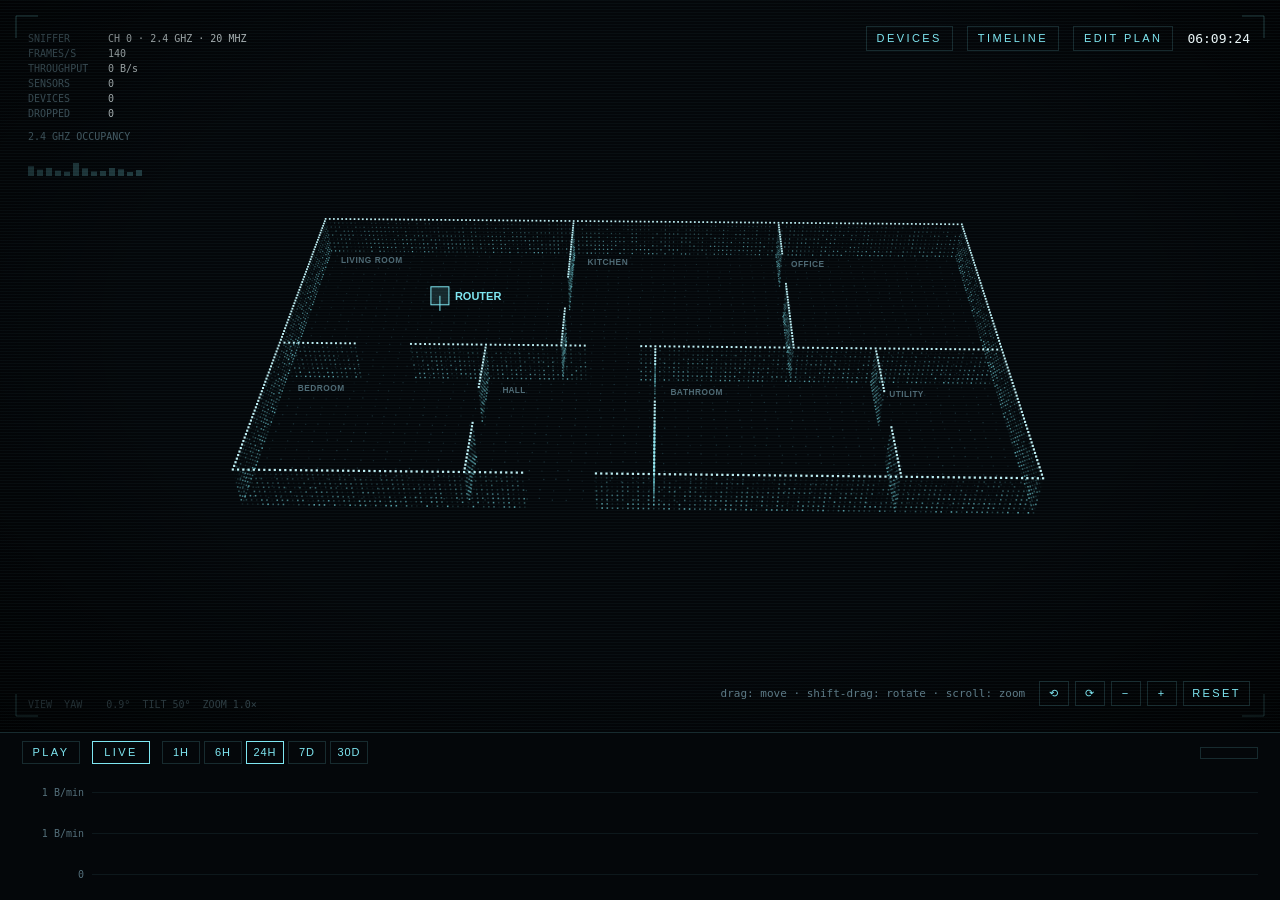
==== crates/collector/ui/index.html @ 9306cc33 "Edit plan: the steps as a toolbar across the top, the panel showing only what the tool needs, its ed" ====
<!doctype html>
<html lang="en">
<head>
<meta charset="utf-8">
<meta name="viewport" content="width=device-width, initial-scale=1">
<title>chatter</title>
<!--
  The monitoring page (docs/monitoring.md). The collector serves it with
  style.css and the scripts, ES modules from main.js on; they load the data
  from /v1/overview, /v1/timeline and /v1/plan, and save the plan there.
-->
<link rel="stylesheet" href="style.css">
</head>
<body>
<div class="app">
	<main class="map">
		<header class="top">
			<span id="sensor-pills"></span>
			<button class="top-btn" id="devices-btn" aria-expanded="false" aria-controls="side">Devices</button>
			<button class="top-btn" id="events-btn" aria-expanded="false" aria-controls="side">Timeline</button>
			<button class="top-btn" id="edit-btn">Edit plan</button>
			<div class="clock" id="clock">--:--:--</div>
		</header>
		<canvas id="plan" tabindex="0" aria-label="Floor plan with devices and their traffic. Drag to move, shift-drag to rotate, scroll to zoom; or the arrow keys, + and -. Use the device list to pick one."></canvas>
		<div class="view-ctl">
			<span class="hint">drag: move · shift-drag: rotate · scroll: zoom</span>
			<button class="top-btn" id="rot-left" aria-label="Rotate left">⟲</button>
			<button class="top-btn" id="rot-right" aria-label="Rotate right">⟳</button>
			<button class="top-btn" id="zoom-out" aria-label="Zoom out">−</button>
			<button class="top-btn" id="zoom-in" aria-label="Zoom in">+</button>
			<button class="top-btn" id="view-reset">Reset</button>
		</div>
		<div class="editor" id="editor" hidden>
			<ol class="edit-steps" id="edit-steps" aria-label="Steps">
				<li data-step="image" title="Load the floor plan">
					<button class="tl-btn" id="underlay-load">Image</button>
					<button class="tl-btn" id="underlay-show" aria-pressed="true" disabled>Show</button>
					<button class="tl-btn" id="underlay-remove" disabled>Remove</button>
				</li>
				<li data-step="scale" title="Measure a wall">
					<button class="tl-btn" data-tool="scale" aria-pressed="false" disabled>Scale</button>
				</li>
				<li data-step="turn" title="Turn it">
					<button class="tl-btn" id="turn-left" disabled title="A quarter turn anticlockwise">Left</button>
					<button class="tl-btn" id="turn-right" disabled title="A quarter turn clockwise">Right</button>
				</li>
				<li data-step="rooms" title="Trace the rooms">
					<button class="tl-btn" data-tool="box" aria-pressed="true">Box</button>
					<button class="tl-btn" data-tool="lines" aria-pressed="false">Lines</button>
					<button class="tl-btn" data-tool="door" aria-pressed="false">Doors</button>
				</li>
				<li data-step="place" title="Place things">
					<button class="tl-btn" data-tool="place" aria-pressed="false">Place</button>
				</li>
				<li data-step="save" title="Name them and save">
					<button class="tl-btn" id="edit-cancel">Cancel</button>
					<button class="tl-btn" id="edit-save">Save</button>
				</li>
			</ol>
			<canvas id="edit-plan" tabindex="0" aria-label="The floor plan from above, for drawing rooms. The panel beside it says how."></canvas>
			<div class="edit-handle" id="edit-handle" role="separator" aria-orientation="vertical" aria-label="Panel width: drag, or the arrow keys; double-click for the usual width" tabindex="0"></div>
			<aside class="edit-side" aria-label="Edit plan">
				<p id="edit-status" role="status"></p>
				<div class="edit-guide" id="edit-guide"></div>
				<input type="file" id="underlay-file" accept="image/png,image/jpeg,image/webp" hidden>
				<section class="edit-things" id="edit-things" hidden aria-label="Things to place">
					<h2 class="eyebrow">Things</h2>
					<div class="thing-detail" id="thing-detail"></div>
					<input class="edit-filter" id="things-filter" type="search" placeholder="Find: name, vendor, IP or MAC" aria-label="Find a thing">
					<ul class="edit-list" id="things-list"></ul>
					<datalist id="carriers"></datalist>
				</section>
				<section class="edit-rooms-part" id="edit-rooms-part" aria-label="Rooms">
					<h2 class="eyebrow">Rooms</h2>
					<ul class="edit-rooms" id="edit-rooms"></ul>
				</section>
				<details class="edit-keys">
					<summary class="eyebrow">Keys</summary>
					<dl class="edit-help" id="edit-help"></dl>
				</details>
			</aside>
		</div>
	</main>

	<section class="timeline" aria-label="Traffic over the last 24 hours">
		<div class="tl-head">
			<button class="tl-btn" id="play">Play</button>
			<button class="tl-btn" id="live" aria-pressed="true">Live</button>
			<span class="ranges" id="ranges"></span>
			<button class="tl-btn" id="zoom-out-tl" hidden title="back to the whole range (double-click, Esc)">Zoom out</button>
			<span id="tl-at"></span>
			<button class="tl-btn peak" id="peak"></button>
		</div>
		<canvas id="heat" tabindex="0" aria-label="The network's traffic over the chosen range. Drag, or use the arrow keys, to replay a moment on the plan; shift-drag to zoom in."></canvas>
	</section>

	<aside class="side" id="side" aria-label="Device details"></aside>

</div>

<script type="module" src="main.js"></script>
</body>
</html>
---- crates/collector/ui/style.css ----
:root {
	--void: #04070a;
	--grid: #10202a;
	--signal: #7fe7f2;
	--phosphor: #e8f4f6;
	--heat: #ff3b3b;
	--muted: #5c7a86;
	--panel: rgba(6, 14, 19, 0.9);
	--line: rgba(127, 231, 242, 0.16);

	--display: "Avenir Next Condensed", "DIN Alternate", "Roboto Condensed", "Arial Narrow", sans-serif;
	--mono: ui-monospace, "SF Mono", Menlo, Consolas, monospace;
	--body: system-ui, -apple-system, "Segoe UI", sans-serif;
}

* { box-sizing: border-box; }

html, body {
	margin: 0;
	height: 100%;
	background: var(--void);
	color: var(--phosphor);
	font: 14px/1.45 var(--body);
}

.app {
	display: grid;
	grid-template-columns: 1fr;
	grid-template-rows: 1fr auto;
	grid-template-areas: "map" "loop";
	height: 100vh;
}

/* --- buttons and clock, in the plan's top right ---------------------- */
.top {
	position: absolute;
	top: 26px;
	right: 30px;
	z-index: 2;
	display: flex;
	align-items: center;
	gap: 14px;
}
.top-btn {
	all: unset;
	cursor: pointer;
	font: 11px/1 var(--display);
	letter-spacing: 0.22em;
	text-transform: uppercase;
	color: var(--signal);
	padding: 6px 10px;
	border: 1px solid var(--line);
}
.top-btn:hover, .top-btn[aria-expanded="true"] { border-color: var(--signal); }
.top-btn:focus-visible { outline: 1px solid var(--signal); outline-offset: 2px; }
/* a sensor's heartbeat: live, late or silent */
#sensor-pills { display: contents; }
.sensor-pill { display: inline-flex; align-items: center; gap: 7px; letter-spacing: 0.12em; }
.sensor-pill .ago { font: 11px/1 var(--mono); letter-spacing: 0; text-transform: none; color: var(--muted); }
.dot { display: inline-block; width: 7px; height: 7px; border-radius: 50%; background: var(--muted); }
.dot.live { background: var(--signal); box-shadow: 0 0 6px var(--signal); animation: beat 2s ease-in-out infinite; }
.dot.late { background: #f2c14e; }
.dot.silent { background: var(--heat); }
@keyframes beat { 0%, 100% { opacity: 1; } 50% { opacity: 0.35; } }
@media (prefers-reduced-motion: reduce) { .dot.live { animation: none; } }
.badge { margin-left: 6px; padding: 1px 5px; background: var(--heat); color: var(--void); letter-spacing: 0; }
.clock { font: 13px/1 var(--mono); color: var(--phosphor); font-variant-numeric: tabular-nums; }

/* --- the plan ------------------------------------------------------ */
.map { grid-area: map; position: relative; min-height: 0; overflow: hidden; }
canvas#plan { display: block; width: 100%; height: 100%; cursor: crosshair; touch-action: none; }
canvas#plan.dragging { cursor: grabbing; }
/* zoom and rotate, in the plan's bottom right */
.view-ctl {
	position: absolute;
	right: 30px;
	bottom: 26px;
	z-index: 2;
	display: flex;
	align-items: center;
	gap: 6px;
}
.view-ctl .top-btn { min-width: 12px; text-align: center; padding: 6px 8px; }
.view-ctl .hint { font: 11px/1 var(--mono); color: var(--muted); margin-right: 8px; }
canvas#plan:focus-visible { outline: 1px solid var(--signal); outline-offset: -1px; }
/* drawing rooms: over the plan, straight from above (edit.js) */
.app.editing { grid-template-rows: 1fr; }
.app.editing .timeline { display: none; }
.editor { position: absolute; inset: 0; z-index: 6; display: grid; grid-template-columns: minmax(0, 1fr) 7px min(var(--edit-side-w, 340px), 60%); grid-template-rows: auto minmax(0, 1fr); background: var(--void); }
.editor[hidden] { display: none; }
canvas#edit-plan { display: block; width: 100%; height: 100%; min-width: 0; cursor: crosshair; touch-action: none; }
canvas#edit-plan:focus-visible { outline: 1px solid var(--signal); outline-offset: -1px; }
/* the steps, a bar across the top: each a number, done or next, and its buttons */
.edit-steps { grid-column: 1 / -1; list-style: none; margin: 0; padding: 12px 22px; display: flex; flex-wrap: wrap; align-items: center; gap: 10px 26px; border-bottom: 1px solid var(--line); background: var(--panel); counter-reset: step; }
.edit-steps li { counter-increment: step; display: flex; align-items: center; gap: 6px; }
.edit-steps li::before { content: counter(step); flex: none; width: 20px; height: 20px; margin-right: 4px; border: 1px solid var(--line); border-radius: 50%; font: 11px/20px var(--mono); text-align: center; color: var(--muted); }
.edit-steps li.done::before { content: "✓"; color: var(--signal); border-color: var(--signal); }
.edit-steps li.now::before { content: counter(step); background: var(--signal); border-color: var(--signal); color: var(--void); }
.edit-steps li[data-step="save"] { margin-left: auto; }
.edit-steps .tl-btn { padding: 8px 12px; font-size: 12px; }
.edit-steps .tl-btn:disabled { opacity: 0.4; cursor: default; border-color: var(--line); }
/* drag it to widen the panel */
.edit-handle { cursor: col-resize; touch-action: none; background: linear-gradient(var(--line), var(--line)) center / 1px 100% no-repeat; }
.edit-handle:hover, .edit-handle:focus-visible, .edit-handle.dragging { background-image: linear-gradient(var(--signal), var(--signal)); outline: none; }
.edit-side { display: flex; flex-direction: column; gap: 12px; min-height: 0; padding: 18px 22px; background: var(--panel); overflow-y: auto; }
.edit-side .eyebrow { margin: 6px 0 0; }
.edit-guide { display: flex; flex-direction: column; gap: 10px; }
.edit-guide .next { padding: 8px 10px; border: 1px solid var(--signal); background: rgba(127, 231, 242, 0.04); }
.edit-guide b { font-weight: 500; }
.edit-guide p { margin: 2px 0 0; font-size: 13px; line-height: 1.4; color: var(--muted); }
.edit-guide .next p { color: var(--phosphor); }
.edit-keys { margin-top: auto; }
.edit-keys summary { cursor: pointer; list-style: none; }
.edit-keys summary::-webkit-details-marker { display: none; }
.edit-keys summary::before { content: "▸"; letter-spacing: 0; }
.edit-keys[open] summary::before { content: "▾"; }
.edit-keys summary:focus-visible { outline: 1px solid var(--signal); outline-offset: 2px; }
.edit-keys .edit-help { margin-top: 10px; }
.edit-things[hidden] { display: none; }
.edit-things { display: flex; flex-direction: column; gap: 8px; flex: 1 0 auto; min-height: 0; }
.edit-filter, .thing-detail input { font: 14px/1 var(--body); color: var(--phosphor); background: transparent; border: 1px solid var(--line); padding: 8px 9px; min-width: 0; }
.edit-filter:focus, .thing-detail input:focus { border-color: var(--signal); outline: none; }
.edit-list { list-style: none; margin: 0; padding: 0; flex: 1 1 0; min-height: 180px; overflow-y: auto; border: 1px solid var(--line); }
.edit-list button { all: unset; box-sizing: border-box; cursor: pointer; display: grid; grid-template-columns: 1fr auto; gap: 1px 8px; width: 100%; padding: 6px 9px; font-size: 13px; color: var(--phosphor); }
.edit-list button:hover, .edit-list button:focus-visible { background: rgba(127, 231, 242, 0.06); }
.edit-list button[aria-pressed="true"] { background: rgba(127, 231, 242, 0.14); }
.edit-list small { grid-column: 1; font: 11px/1.3 var(--mono); color: var(--muted); overflow: hidden; text-overflow: ellipsis; white-space: nowrap; }
.edit-list .state { grid-column: 2; grid-row: 1 / span 2; align-self: center; font: 11px/1 var(--mono); color: var(--muted); }
.edit-list .state.placed { color: var(--signal); }
.edit-list .state.carried { color: #f2c14e; }
.thing-detail { font-size: 13px; line-height: 1.4; color: var(--phosphor); }
.thing-detail:empty { display: none; }
.thing-detail p { margin: 0 0 8px; }
.thing-detail small { display: block; font: 11px/1.4 var(--mono); color: var(--muted); margin-bottom: 6px; word-break: break-all; }
.thing-detail .row { display: flex; gap: 6px; margin-bottom: 6px; }
.thing-detail .row input { flex: 1; }
.thing-detail .tl-btn { text-align: center; padding: 8px 10px; font-size: 11px; }
.place-btn { margin-top: 8px; }
.rename { display: flex; gap: 6px; margin-top: 8px; }
.rename input { flex: 1; min-width: 0; font: 14px/1 var(--body); color: var(--phosphor); background: transparent; border: 1px solid var(--line); padding: 8px 9px; }
.rename input:focus { border-color: var(--signal); outline: none; }
.edit-help { display: grid; grid-template-columns: minmax(0, 42%) 1fr; gap: 7px 12px; margin: 0; font-size: 14px; line-height: 1.35; }
.edit-help dt { font: 13px/1.35 var(--mono); color: var(--signal); }
.edit-help dd { margin: 0; color: var(--phosphor); }
.edit-rooms { list-style: none; margin: 0; padding: 0; display: flex; flex-direction: column; gap: 6px; color: var(--muted); }
.edit-rooms li { display: flex; gap: 6px; }
.edit-rooms input { flex: 1; min-width: 0; font: 14px/1 var(--body); color: var(--phosphor); background: transparent; border: 1px solid var(--line); padding: 8px 9px; }
.edit-rooms input:hover, .edit-rooms input:focus { border-color: var(--signal); outline: none; }
.edit-rooms .del { all: unset; cursor: pointer; width: 34px; text-align: center; font-size: 18px; color: var(--muted); border: 1px solid var(--line); }
.edit-rooms .del:hover, .edit-rooms .del:focus-visible { color: var(--heat); border-color: var(--heat); }
#edit-status { margin: 0; font: 13px/1.4 var(--mono); color: var(--phosphor); }
.edit-rooms-part[hidden] { display: none; }
.edit-rooms-part { display: flex; flex-direction: column; gap: 8px; }
#edit-status:empty { display: none; }
#edit-status.bad { color: var(--heat); }
/* scanlines and a vignette over the plan */
.map::after {
	content: "";
	position: absolute;
	inset: 0;
	pointer-events: none;
	background:
		repeating-linear-gradient(to bottom, rgba(127, 231, 242, 0.035) 0 1px, transparent 1px 3px),
		radial-gradient(ellipse at 50% 45%, transparent 55%, rgba(0, 0, 0, 0.7) 100%);
}

/* --- timeline: the last 24 hours as a heatmap, played like a video --- */
.timeline {
	grid-area: loop;
	padding: 8px 22px 10px;
	border-top: 1px solid var(--line);
}
.tl-head {
	display: flex;
	align-items: center;
	gap: 12px;
	margin-bottom: 6px;
	font: 12px/1 var(--mono);
	color: var(--muted);
	font-variant-numeric: tabular-nums;
}
.tl-head b { color: var(--phosphor); font-weight: 500; }
.tl-btn {
	all: unset;
	cursor: pointer;
	min-width: 38px;
	text-align: center;
	font: 11px/1 var(--display);
	letter-spacing: 0.22em;
	text-transform: uppercase;
	color: var(--signal);
	padding: 5px 9px;
	border: 1px solid var(--line);
}
.tl-btn:hover, .tl-btn[aria-pressed="true"] { border-color: var(--signal); }
.tl-btn:focus-visible { outline: 1px solid var(--signal); outline-offset: 2px; }
.tl-btn.peak { margin-left: auto; font: 12px/1 var(--mono); letter-spacing: 0; text-transform: none; color: var(--phosphor); }
.ranges { display: inline-flex; gap: 4px; }
.tl-btn.range { min-width: 24px; padding: 5px 6px; letter-spacing: 0.08em; }
.tl-btn[hidden] { display: none; }
.beat { display: block; width: 100%; height: 16px; }
.beat-label { display: flex; justify-content: space-between; font: 10px/1 var(--mono); color: var(--muted); margin: 8px 0 4px; }
canvas#heat { display: block; width: 100%; height: 120px; cursor: ew-resize; touch-action: none; }
canvas#heat:focus-visible { outline: 1px solid var(--signal); }

/* --- profiler panel ------------------------------------------------ */
.side {
	position: fixed;
	top: 64px; /* below the buttons */
	right: 18px;
	width: 340px;
	max-height: calc(100vh - 246px); /* ends above the day graph */
	overflow-y: auto;
	padding: 18px 20px;
	border: 1px solid var(--line);
	background: var(--panel);
	backdrop-filter: blur(6px);
	z-index: 5;
	visibility: hidden;
	opacity: 0;
	transform: translateX(24px);
	transition: opacity 0.18s, transform 0.18s, visibility 0s 0.18s;
}
.side.open {
	visibility: visible;
	opacity: 1;
	transform: none;
	transition: opacity 0.18s, transform 0.18s;
}
.close {
	all: unset;
	cursor: pointer;
	position: absolute;
	top: 12px;
	right: 14px;
	font: 18px/1 var(--mono);
	color: var(--muted);
}
.close:hover { color: var(--phosphor); }
.close:focus-visible { outline: 1px solid var(--signal); outline-offset: 2px; }
@media (prefers-reduced-motion: reduce) {
	.side, .side.open { transition: none; }
}
.eyebrow {
	font: 11px/1 var(--display);
	letter-spacing: 0.22em;
	text-transform: uppercase;
	color: var(--muted);
	margin: 22px 0 8px;
	display: flex;
	align-items: center;
	gap: 8px;
}
.eyebrow::after { content: ""; flex: 1; height: 1px; background: var(--line); }
.eyebrow:first-child { margin-top: 0; }
.name { font: 600 24px/1.1 var(--display); letter-spacing: 0.04em; margin: 0 0 4px; }
.where { color: var(--muted); font-size: 13px; }
.kv { display: grid; grid-template-columns: 92px 1fr; gap: 4px 10px; font: 12px/1.5 var(--mono); margin: 0; }
.kv dt { color: var(--muted); }
.kv dd { margin: 0; font-variant-numeric: tabular-nums; }
.chips { display: flex; flex-wrap: wrap; gap: 6px; }
.chip { font: 12px/1 var(--mono); padding: 5px 7px; border: 1px solid var(--line); color: var(--phosphor); }
.note { color: var(--muted); font-size: 12px; margin: 6px 0 0; }
.alert {
	border-left: 2px solid var(--heat);
	padding: 8px 10px;
	background: rgba(255, 59, 59, 0.08);
	font-size: 13px;
	margin-bottom: 14px;
}
.spark { width: 100%; height: 54px; display: block; cursor: pointer; }

.list { list-style: none; margin: 0; padding: 0; }
.list button {
	all: unset;
	box-sizing: border-box;
	width: 100%;
	display: grid;
	grid-template-columns: 10px 1fr auto;
	align-items: center;
	gap: 10px;
	padding: 7px 4px;
	border-bottom: 1px solid rgba(127, 231, 242, 0.07);
	cursor: pointer;
	font-size: 13px;
}
.list button:hover { background: rgba(127, 231, 242, 0.05); }
.list button:focus-visible { outline: 1px solid var(--signal); }
.list .swatch { width: 8px; height: 8px; border-radius: 50%; }
.list .rate { font: 12px/1 var(--mono); color: var(--muted); font-variant-numeric: tabular-nums; }
.back {
	all: unset;
	cursor: pointer;
	font: 11px/1 var(--display);
	letter-spacing: 0.22em;
	text-transform: uppercase;
	color: var(--signal);
	margin-bottom: 16px;
	display: inline-block;
}
.back:focus-visible { outline: 1px solid var(--signal); outline-offset: 3px; }

/* --- timeline of events, in the panel ------------------------------ */
.events button {
	all: unset;
	box-sizing: border-box;
	width: 100%;
	display: grid;
	grid-template-columns: 46px 1fr;
	gap: 10px;
	padding: 9px 4px;
	border-bottom: 1px solid rgba(127, 231, 242, 0.07);
	cursor: pointer;
	font-size: 13px;
}
.events button:hover { background: rgba(127, 231, 242, 0.05); }
.events button:focus-visible { outline: 1px solid var(--signal); }
.events time { font: 12px/1.45 var(--mono); color: var(--muted); font-variant-numeric: tabular-nums; }
.events .hot { color: var(--heat); }

@media (max-width: 900px) {
	.app {
		grid-template-columns: 1fr;
		grid-template-rows: 60vh auto;
		height: auto;
	}
	.side { left: 12px; right: 12px; width: auto; top: auto; bottom: 12px; max-height: 70vh; }
}
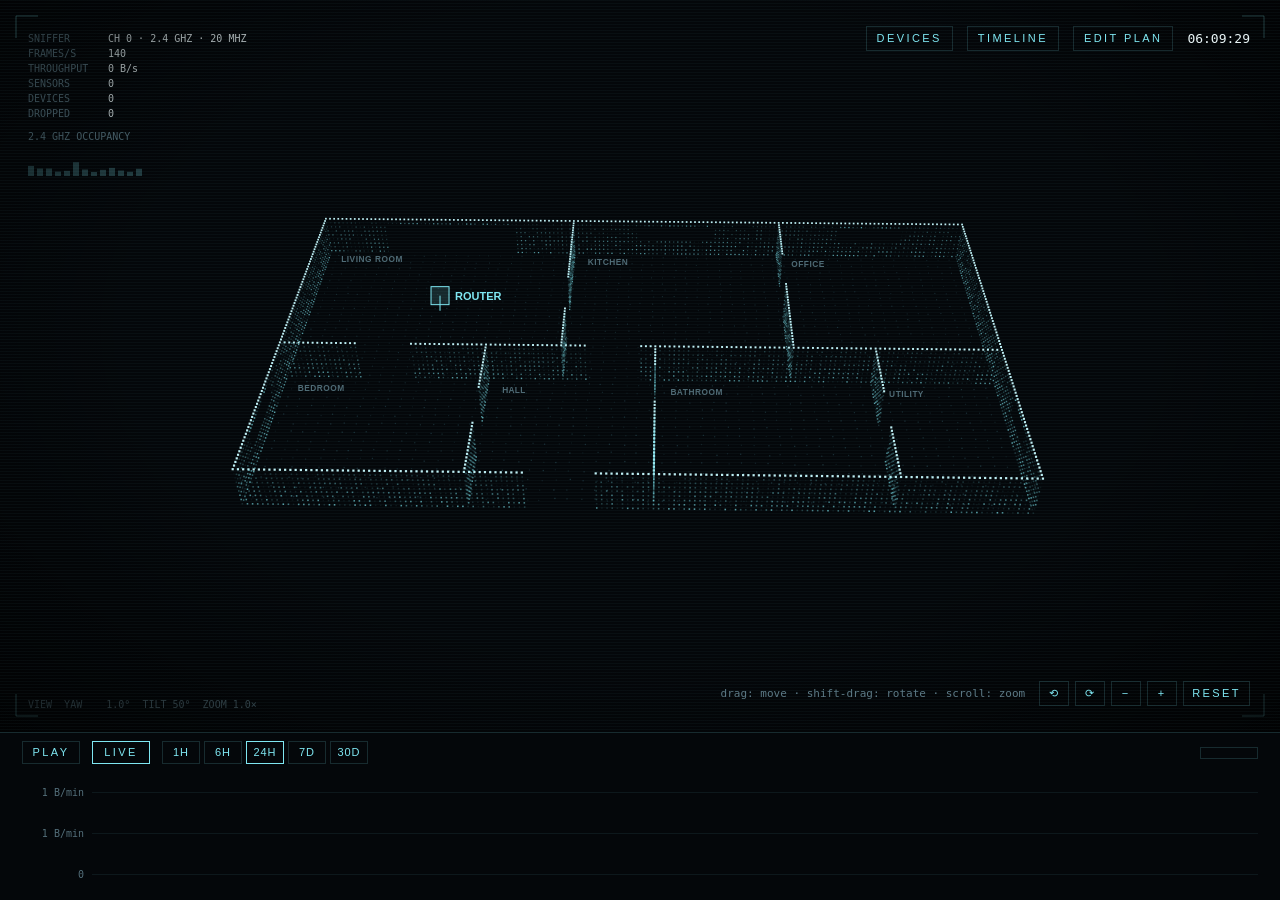
==== commit 712a52af: "Windows: full and half windows on room edges, a Windows tool beside Doors with Full or Half; in the " ====
--- a/crates/collector/ui/index.html
+++ b/crates/collector/ui/index.html
@@ -48,6 +48,7 @@
 					<button class="tl-btn" data-tool="box" aria-pressed="true">Box</button>
 					<button class="tl-btn" data-tool="lines" aria-pressed="false">Lines</button>
 					<button class="tl-btn" data-tool="door" aria-pressed="false">Doors</button>
+					<button class="tl-btn" data-tool="window" aria-pressed="false">Windows</button>
 				</li>
 				<li data-step="place" title="Place things">
 					<button class="tl-btn" data-tool="place" aria-pressed="false">Place</button>
@@ -62,6 +63,10 @@
 			<aside class="edit-side" aria-label="Edit plan">
 				<p id="edit-status" role="status"></p>
 				<div class="edit-guide" id="edit-guide"></div>
+				<div class="edit-kind" id="edit-kind" role="group" aria-label="Window" hidden>
+					<button class="tl-btn" data-kind="window" aria-pressed="true" title="From the floor up, the wall above it left">Full</button>
+					<button class="tl-btn" data-kind="half" aria-pressed="false" title="From half height up, the wall above it left">Half</button>
+				</div>
 				<input type="file" id="underlay-file" accept="image/png,image/jpeg,image/webp" hidden>
 				<section class="edit-things" id="edit-things" hidden aria-label="Things to place">
 					<h2 class="eyebrow">Things</h2>
--- a/crates/collector/ui/style.css
+++ b/crates/collector/ui/style.css
@@ -150,6 +150,9 @@
 .edit-rooms .del:hover, .edit-rooms .del:focus-visible { color: var(--heat); border-color: var(--heat); }
 #edit-status { margin: 0; font: 13px/1.4 var(--mono); color: var(--phosphor); }
 .edit-rooms-part[hidden] { display: none; }
+.edit-kind { display: flex; gap: 8px; }
+.edit-kind[hidden] { display: none; }
+.edit-kind .tl-btn { flex: 1; text-align: center; padding: 8px 10px; font-size: 11px; }
 .edit-rooms-part { display: flex; flex-direction: column; gap: 8px; }
 #edit-status:empty { display: none; }
 #edit-status.bad { color: var(--heat); }
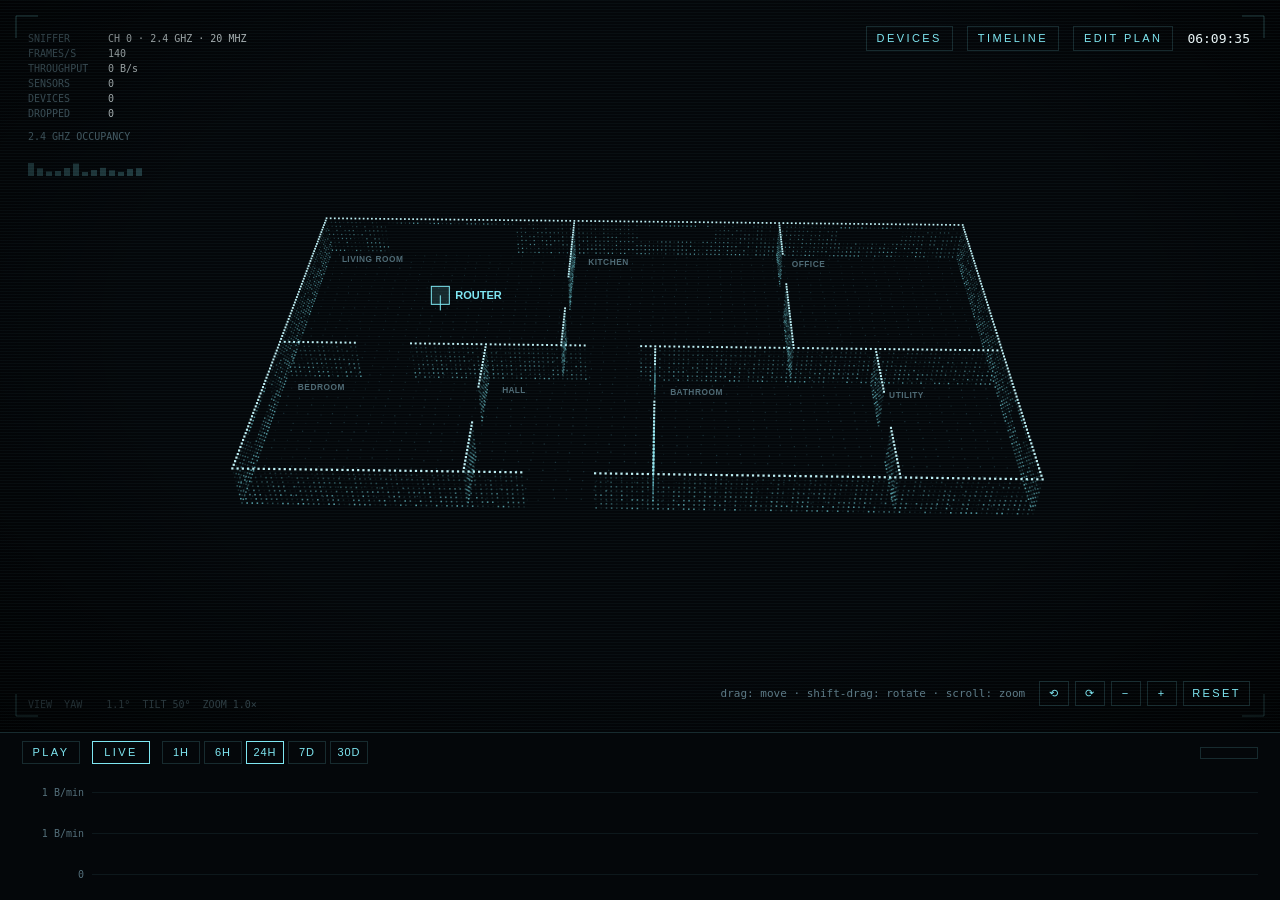
==== commit bf951a4a: "Identify page: start from the sensor's panel, a phone view with What's here and Find, online marked," ====
--- a/crates/collector/ui/index.html
+++ b/crates/collector/ui/index.html
@@ -7,7 +7,8 @@
 <!--
   The monitoring page (docs/monitoring.md). The collector serves it with
   style.css and the scripts, ES modules from main.js on; they load the data
-  from /v1/overview, /v1/timeline and /v1/plan, and save the plan there.
+  from /v1/overview, /v1/timeline, /v1/plan and /v1/identify, and save the
+  plan there.
 -->
 <link rel="stylesheet" href="style.css">
 </head>
@@ -101,6 +102,25 @@
 
 	<aside class="side" id="side" aria-label="Device details"></aside>
 
+	<section class="identify" id="identify" hidden aria-label="Identify">
+		<header class="id-head">
+			<div class="eyebrow">Identify</div>
+			<h2 class="name" id="id-sensor"></h2>
+			<button class="close" id="id-close" aria-label="Close">×</button>
+		</header>
+		<p class="id-status" id="id-status" role="status"></p>
+		<div class="id-ctl" id="id-ctl">
+			<button class="tl-btn" id="id-more">+10 min</button>
+			<button class="tl-btn" id="id-stop">Stop</button>
+		</div>
+		<div class="id-tabs">
+			<button class="tl-btn" data-tab="here" aria-pressed="true">What's here</button>
+			<button class="tl-btn" data-tab="find" aria-pressed="false">Find</button>
+		</div>
+		<input class="edit-filter" id="id-find" type="search" placeholder="Find: name, vendor, IP or MAC" aria-label="Find a device" hidden>
+		<div class="id-body" id="id-body"></div>
+	</section>
+
 </div>
 
 <script type="module" src="main.js"></script>
--- a/crates/collector/ui/style.css
+++ b/crates/collector/ui/style.css
@@ -321,6 +321,46 @@
 .events time { font: 12px/1.45 var(--mono); color: var(--muted); font-variant-numeric: tabular-nums; }
 .events .hot { color: var(--heat); }
 
+/* --- identify: a phone's view over the plan, under the device panel --- */
+.identify { position: fixed; inset: 0; z-index: 4; overflow-y: auto; padding: 22px 16px 40px; background: var(--void); display: flex; flex-direction: column; gap: 14px; }
+.identify[hidden] { display: none; }
+/* what it covers goes, so a page wider than a phone doesn't widen it; the
+   editor stays, for Place, and covers the whole screen */
+.app.identifying .map > :not(.editor), .app.identifying .timeline { display: none; }
+.app.identifying .editor { position: fixed; }
+.identify > * { width: 100%; max-width: 560px; margin: 0 auto; }
+.id-head { position: relative; }
+.id-head .eyebrow { margin: 0 0 8px; }
+.id-head .close { top: -4px; right: 0; padding: 6px; }
+.id-status { margin: 0; font-size: 15px; }
+.id-ctl, .id-tabs, .id-acts { display: flex; gap: 8px; flex-wrap: wrap; }
+.id-ctl[hidden], .edit-filter[hidden] { display: none; }
+.identify .tl-btn { padding: 12px 14px; font-size: 12px; }
+.id-tabs .tl-btn { flex: 1; }
+.identify .edit-filter { padding: 12px; font-size: 16px; }
+.id-list { list-style: none; margin: 0; padding: 0; }
+.id-list li { display: flex; align-items: center; gap: 8px; border-bottom: 1px solid rgba(127, 231, 242, 0.07); }
+.id-list li.off { opacity: 0.45; }
+.id-row { all: unset; box-sizing: border-box; flex: 1; min-width: 0; min-height: 52px; padding: 9px 4px; display: grid; grid-template-columns: 1fr auto; gap: 3px 10px; align-items: center; cursor: pointer; }
+.id-row:disabled { cursor: default; }
+.id-row:not(:disabled):hover { background: rgba(127, 231, 242, 0.05); }
+.id-row:focus-visible { outline: 1px solid var(--signal); }
+.id-name { display: flex; align-items: center; gap: 8px; font-size: 15px; overflow: hidden; text-overflow: ellipsis; white-space: nowrap; }
+.id-sub { grid-column: 1; color: var(--muted); font-size: 12px; overflow: hidden; text-overflow: ellipsis; white-space: nowrap; }
+.id-dbm { grid-column: 2; grid-row: 1 / span 2; font: 13px/1 var(--mono); color: var(--phosphor); font-variant-numeric: tabular-nums; }
+.id-row .id-bar { grid-column: 1 / -1; height: 4px; }
+.id-bar { display: block; height: 18px; background: var(--grid); }
+.id-bar > span { display: block; height: 100%; background: var(--signal); transition: width 0.4s; }
+@media (prefers-reduced-motion: reduce) { .id-bar > span { transition: none; } }
+.identify .id-carry { flex: none; padding: 8px 9px; font-size: 10px; letter-spacing: 0.12em; }
+.id-tag { flex: none; font: 10px/1 var(--display); letter-spacing: 0.16em; text-transform: uppercase; color: var(--muted); padding: 4px 6px; border: 1px solid var(--line); }
+.id-tag.on { color: var(--void); background: var(--signal); border-color: var(--signal); }
+.id-big { font: 600 72px/1 var(--mono); margin: 22px 0 12px; font-variant-numeric: tabular-nums; }
+.id-big small { font-size: 20px; color: var(--muted); }
+.id-big.off { font-size: 34px; color: var(--muted); }
+.id-acts { margin-top: 18px; align-items: center; }
+.mode .top-btn { margin: 4px 6px 0 0; }
+
 @media (max-width: 900px) {
 	.app {
 		grid-template-columns: 1fr;
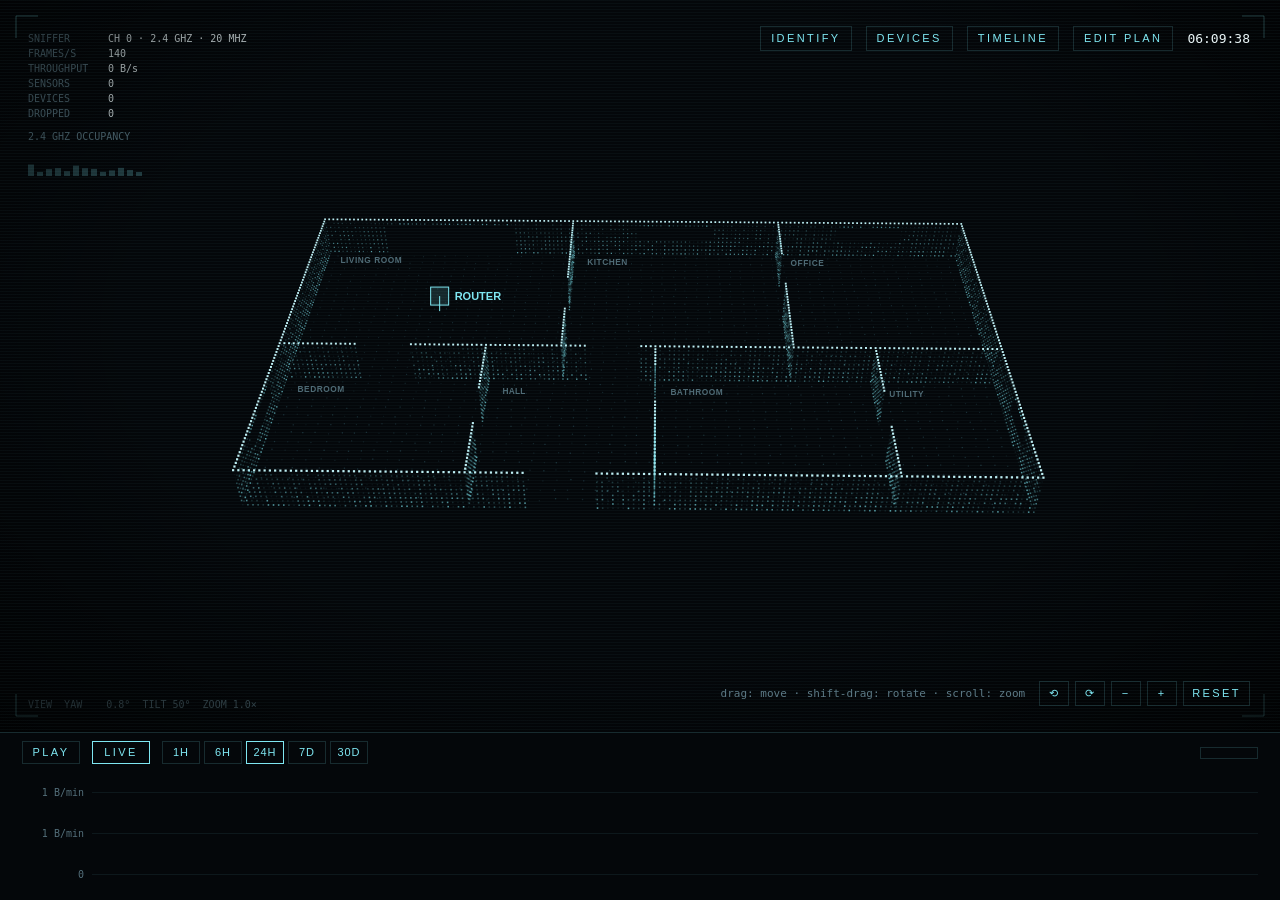
==== commit d3581d5d: "Identify page: steps (sensor, move it, find, put back) from the top bar; Find splits off devices the" ====
--- a/crates/collector/ui/index.html
+++ b/crates/collector/ui/index.html
@@ -17,6 +17,7 @@
 	<main class="map">
 		<header class="top">
 			<span id="sensor-pills"></span>
+			<button class="top-btn" id="identify-btn">Identify</button>
 			<button class="top-btn" id="devices-btn" aria-expanded="false" aria-controls="side">Devices</button>
 			<button class="top-btn" id="events-btn" aria-expanded="false" aria-controls="side">Timeline</button>
 			<button class="top-btn" id="edit-btn">Edit plan</button>
@@ -104,21 +105,26 @@
 
 	<section class="identify" id="identify" hidden aria-label="Identify">
 		<header class="id-head">
-			<div class="eyebrow">Identify</div>
-			<h2 class="name" id="id-sensor"></h2>
-			<button class="close" id="id-close" aria-label="Close">×</button>
+			<button class="id-back" id="id-close">← Back</button>
+			<h1 class="name">Identify</h1>
 		</header>
-		<p class="id-status" id="id-status" role="status"></p>
-		<div class="id-ctl" id="id-ctl">
-			<button class="tl-btn" id="id-more">+10 min</button>
-			<button class="tl-btn" id="id-stop">Stop</button>
+		<ol class="id-steps" id="id-steps" aria-label="Steps">
+			<li>Sensor</li><li>Move it</li><li>Find</li><li>Put back</li>
+		</ol>
+		<div class="id-main" id="id-main" role="status"></div>
+		<div class="id-ctl" id="id-ctl" hidden>
+			<span id="id-left"></span>
+			<button class="tl-btn" data-act="more">+10 min</button>
+			<button class="tl-btn" data-act="stop">Stop</button>
 		</div>
-		<div class="id-tabs">
-			<button class="tl-btn" data-tab="here" aria-pressed="true">What's here</button>
-			<button class="tl-btn" data-tab="find" aria-pressed="false">Find</button>
+		<div class="id-find-part" id="id-find-part" hidden>
+			<div class="id-tabs">
+				<button class="tl-btn" data-tab="here" aria-pressed="true">What's here</button>
+				<button class="tl-btn" data-tab="find" aria-pressed="false">Find</button>
+			</div>
+			<input class="edit-filter" id="id-find" type="search" placeholder="Find: name, vendor, IP or MAC" aria-label="Find a device" hidden>
+			<div class="id-body" id="id-body"></div>
 		</div>
-		<input class="edit-filter" id="id-find" type="search" placeholder="Find: name, vendor, IP or MAC" aria-label="Find a device" hidden>
-		<div class="id-body" id="id-body"></div>
 	</section>
 
 </div>
--- a/crates/collector/ui/style.css
+++ b/crates/collector/ui/style.css
@@ -329,13 +329,51 @@
 .app.identifying .map > :not(.editor), .app.identifying .timeline { display: none; }
 .app.identifying .editor { position: fixed; }
 .identify > * { width: 100%; max-width: 560px; margin: 0 auto; }
-.id-head { position: relative; }
-.id-head .eyebrow { margin: 0 0 8px; }
-.id-head .close { top: -4px; right: 0; padding: 6px; }
-.id-status { margin: 0; font-size: 15px; }
-.id-ctl, .id-tabs, .id-acts { display: flex; gap: 8px; flex-wrap: wrap; }
-.id-ctl[hidden], .edit-filter[hidden] { display: none; }
+.id-head { display: flex; align-items: center; gap: 14px; }
+.id-head .name { margin: 0; }
+/* a thumb's size: Back, and Back to the list */
+.id-back { all: unset; cursor: pointer; min-height: 44px; padding: 0 14px; display: inline-flex; align-items: center; border: 1px solid var(--line); font: 13px/1 var(--display); letter-spacing: 0.18em; text-transform: uppercase; color: var(--signal); }
+.id-back:focus-visible { outline: 1px solid var(--signal); outline-offset: 2px; }
+/* the steps: done, now, to come */
+.id-steps { list-style: none; margin: 0; padding: 0; display: grid; grid-template-columns: repeat(4, 1fr); gap: 6px; counter-reset: step; }
+.id-steps li { counter-increment: step; padding-top: 8px; border-top: 3px solid var(--grid); font: 11px/1.2 var(--display); letter-spacing: 0.12em; text-transform: uppercase; color: var(--muted); }
+.id-steps li::before { content: counter(step) " "; }
+.id-steps li.done { border-color: rgba(127, 231, 242, 0.45); color: var(--phosphor); }
+.id-steps li.now { border-color: var(--signal); color: var(--signal); }
+.id-main { display: flex; flex-direction: column; gap: 12px; }
+.id-say { margin: 6px 0 0; font-size: 20px; line-height: 1.3; }
+.id-say b { color: var(--signal); font-weight: 600; }
+.id-main .note { margin: 0; font-size: 13px; }
+/* what the sensor is doing: a tick when done, a pulse while waiting */
+.id-checks { list-style: none; margin: 4px 0; padding: 0; display: flex; flex-direction: column; gap: 12px; }
+.id-checks li { position: relative; padding-left: 32px; color: var(--muted); }
+.id-checks li::before { content: ""; position: absolute; left: 0; top: 0; width: 20px; height: 20px; border: 1px solid var(--line); border-radius: 50%; box-sizing: border-box; font: 12px/18px var(--mono); text-align: center; }
+.id-checks li.done { color: var(--phosphor); }
+.id-checks li.done::before { content: "✓"; color: var(--void); background: var(--signal); border-color: var(--signal); }
+.id-checks li.now { color: var(--phosphor); }
+.id-checks li.now::before { border: 2px solid var(--signal); border-right-color: transparent; animation: spin 1s linear infinite; }
+@keyframes spin { to { transform: rotate(1turn); } }
+@media (prefers-reduced-motion: reduce) { .id-checks li.now::before { animation: none; } }
+.id-checks b { font-weight: 500; }
+.id-checks p { margin: 2px 0 0; font-size: 13px; color: var(--muted); }
+.id-go { all: unset; box-sizing: border-box; cursor: pointer; width: 100%; min-height: 52px; display: flex; align-items: center; justify-content: center; background: var(--signal); color: var(--void); font: 600 14px/1 var(--display); letter-spacing: 0.2em; text-transform: uppercase; }
+.id-go:disabled { cursor: default; background: var(--grid); color: var(--muted); }
+.id-go:focus-visible { outline: 1px solid var(--phosphor); outline-offset: 2px; }
+.id-live { margin: 0; display: flex; align-items: center; gap: 8px; font-size: 15px; }
+.id-ctl { display: flex; gap: 8px; align-items: center; }
+.id-ctl #id-left { margin-right: auto; font: 15px/1 var(--mono); font-variant-numeric: tabular-nums; }
+.id-pick[aria-pressed="true"] { outline: 1px solid var(--signal); background: rgba(127, 231, 242, 0.06); }
+.id-find-part { display: flex; flex-direction: column; gap: 14px; }
+.id-out { margin-top: 10px; }
+.id-out summary { cursor: pointer; list-style: none; min-height: 44px; display: flex; align-items: center; gap: 8px; font: 12px/1 var(--display); letter-spacing: 0.18em; text-transform: uppercase; color: var(--muted); border-top: 1px solid var(--line); }
+.id-out summary::-webkit-details-marker { display: none; }
+.id-out summary::before { content: "▸"; letter-spacing: 0; }
+.id-out[open] summary::before { content: "▾"; }
+.id-out summary:focus-visible { outline: 1px solid var(--signal); }
+.id-out .note { margin: 0 0 8px; }
+.id-ctl[hidden], .id-find-part[hidden], .edit-filter[hidden] { display: none; }
 .identify .tl-btn { padding: 12px 14px; font-size: 12px; }
+.id-tabs { display: flex; gap: 8px; }
 .id-tabs .tl-btn { flex: 1; }
 .identify .edit-filter { padding: 12px; font-size: 16px; }
 .id-list { list-style: none; margin: 0; padding: 0; }
@@ -358,7 +396,7 @@
 .id-big { font: 600 72px/1 var(--mono); margin: 22px 0 12px; font-variant-numeric: tabular-nums; }
 .id-big small { font-size: 20px; color: var(--muted); }
 .id-big.off { font-size: 34px; color: var(--muted); }
-.id-acts { margin-top: 18px; align-items: center; }
+.id-acts { display: flex; gap: 8px; flex-wrap: wrap; margin-top: 18px; align-items: center; }
 .mode .top-btn { margin: 4px 6px 0 0; }
 
 @media (max-width: 900px) {
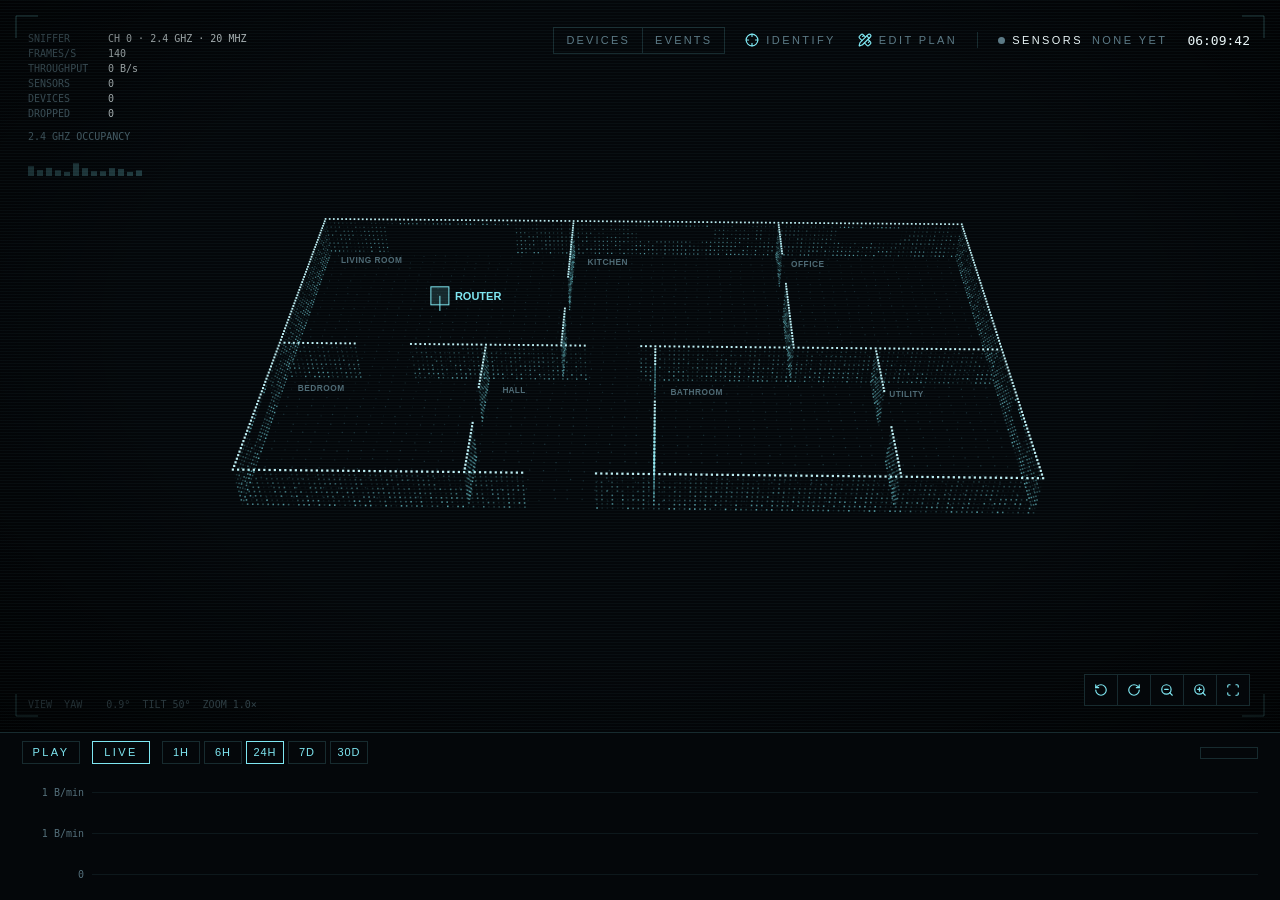
==== commit 20607f30: "Top bar: panels as one control, tasks as ghost buttons, sensors as one status item; Lucide icon spri" ====
--- a/crates/collector/ui/index.html
+++ b/crates/collector/ui/index.html
@@ -16,21 +16,26 @@
 <div class="app">
 	<main class="map">
 		<header class="top">
-			<span id="sensor-pills"></span>
-			<button class="top-btn" id="identify-btn">Identify</button>
-			<button class="top-btn" id="devices-btn" aria-expanded="false" aria-controls="side">Devices</button>
-			<button class="top-btn" id="events-btn" aria-expanded="false" aria-controls="side">Timeline</button>
-			<button class="top-btn" id="edit-btn">Edit plan</button>
+			<div class="seg" role="group" aria-label="Panels">
+				<button id="devices-btn" aria-expanded="false" aria-controls="side">Devices</button>
+				<button id="events-btn" aria-expanded="false" aria-controls="side">Events</button>
+			</div>
+			<button class="ghost" id="identify-btn"><svg class="icon" aria-hidden="true"><use href="icons.svg#crosshair"/></svg>Identify</button>
+			<button class="ghost" id="edit-btn"><svg class="icon" aria-hidden="true"><use href="icons.svg#pencil-ruler"/></svg>Edit plan</button>
+			<span class="rule" aria-hidden="true"></span>
+			<button class="status" id="sensors-btn" aria-expanded="false" aria-controls="side"><span class="dot"></span>Sensors<span class="sub" id="sensors-sub"></span></button>
 			<div class="clock" id="clock">--:--:--</div>
 		</header>
 		<canvas id="plan" tabindex="0" aria-label="Floor plan with devices and their traffic. Drag to move, shift-drag to rotate, scroll to zoom; or the arrow keys, + and -. Use the device list to pick one."></canvas>
 		<div class="view-ctl">
 			<span class="hint">drag: move · shift-drag: rotate · scroll: zoom</span>
-			<button class="top-btn" id="rot-left" aria-label="Rotate left">⟲</button>
-			<button class="top-btn" id="rot-right" aria-label="Rotate right">⟳</button>
-			<button class="top-btn" id="zoom-out" aria-label="Zoom out">−</button>
-			<button class="top-btn" id="zoom-in" aria-label="Zoom in">+</button>
-			<button class="top-btn" id="view-reset">Reset</button>
+			<div class="icon-group" role="group" aria-label="Camera">
+				<button id="rot-left" aria-label="Rotate left" title="Rotate left"><svg class="icon" aria-hidden="true"><use href="icons.svg#rotate-ccw"/></svg></button>
+				<button id="rot-right" aria-label="Rotate right" title="Rotate right"><svg class="icon" aria-hidden="true"><use href="icons.svg#rotate-cw"/></svg></button>
+				<button id="zoom-out" aria-label="Zoom out" title="Zoom out"><svg class="icon" aria-hidden="true"><use href="icons.svg#zoom-out"/></svg></button>
+				<button id="zoom-in" aria-label="Zoom in" title="Zoom in"><svg class="icon" aria-hidden="true"><use href="icons.svg#zoom-in"/></svg></button>
+				<button id="view-reset" aria-label="Reset the view" title="Reset the view"><svg class="icon" aria-hidden="true"><use href="icons.svg#scan"/></svg></button>
+			</div>
 		</div>
 		<div class="editor" id="editor" hidden>
 			<ol class="edit-steps" id="edit-steps" aria-label="Steps">
--- a/crates/collector/ui/style.css
+++ b/crates/collector/ui/style.css
@@ -39,7 +39,7 @@
 	z-index: 2;
 	display: flex;
 	align-items: center;
-	gap: 14px;
+	gap: 18px;
 }
 .top-btn {
 	all: unset;
@@ -53,17 +53,36 @@
 }
 .top-btn:hover, .top-btn[aria-expanded="true"] { border-color: var(--signal); }
 .top-btn:focus-visible { outline: 1px solid var(--signal); outline-offset: 2px; }
-/* a sensor's heartbeat: live, late or silent */
-#sensor-pills { display: contents; }
-.sensor-pill { display: inline-flex; align-items: center; gap: 7px; letter-spacing: 0.12em; }
-.sensor-pill .ago { font: 11px/1 var(--mono); letter-spacing: 0; text-transform: none; color: var(--muted); }
+/* The button levels (docs/ui.md): ghost, the label alone, for most actions;
+   a segmented control for a choice of a few; icons from the sprite. */
+.icon { width: 14px; height: 14px; flex: none; fill: none; stroke: currentColor; stroke-width: 2; stroke-linecap: round; stroke-linejoin: round; }
+.ghost, .status { all: unset; cursor: pointer; display: inline-flex; align-items: center; gap: 7px; padding: 7px 2px; font: 11px/1 var(--display); letter-spacing: 0.22em; text-transform: uppercase; color: var(--muted); }
+.ghost .icon { color: var(--signal); }
+.ghost:hover, .status:hover, .status[aria-expanded="true"] { color: var(--signal); }
+.ghost:focus-visible, .status:focus-visible { outline: 1px solid var(--signal); outline-offset: 2px; }
+.seg { display: inline-flex; border: 1px solid var(--line); }
+.seg > button { all: unset; cursor: pointer; display: inline-flex; align-items: center; gap: 6px; padding: 7px 12px; font: 11px/1 var(--display); letter-spacing: 0.2em; text-transform: uppercase; color: var(--muted); }
+.seg > button + button { border-left: 1px solid var(--line); }
+.seg > button:hover { color: var(--signal); }
+.seg > button[aria-expanded="true"], .seg > button[aria-pressed="true"] { background: var(--signal); color: var(--void); }
+.seg > button:focus-visible { outline: 1px solid var(--signal); outline-offset: 2px; }
+.icon-group { display: inline-flex; border: 1px solid var(--line); background: var(--void); }
+.icon-group > button { all: unset; cursor: pointer; width: 32px; height: 30px; display: grid; place-items: center; color: var(--signal); }
+.icon-group > button + button { border-left: 1px solid var(--line); }
+.icon-group > button:hover { background: rgba(127, 231, 242, 0.08); }
+.icon-group > button:focus-visible { outline: 1px solid var(--signal); outline-offset: 2px; }
+.rule { width: 1px; height: 16px; background: var(--line); }
+/* the sensors at a glance: the worst state, and how many are in it */
+.status { color: var(--phosphor); }
+.status .sub { margin-left: 2px; color: var(--muted); }
+/* a sensor's heartbeat: live, late or offline */
 .dot { display: inline-block; width: 7px; height: 7px; border-radius: 50%; background: var(--muted); }
 .dot.live { background: var(--signal); box-shadow: 0 0 6px var(--signal); animation: beat 2s ease-in-out infinite; }
 .dot.late { background: #f2c14e; }
-.dot.silent { background: var(--heat); }
+.dot.offline { background: var(--heat); box-shadow: 0 0 6px var(--heat); }
 @keyframes beat { 0%, 100% { opacity: 1; } 50% { opacity: 0.35; } }
 @media (prefers-reduced-motion: reduce) { .dot.live { animation: none; } }
-.badge { margin-left: 6px; padding: 1px 5px; background: var(--heat); color: var(--void); letter-spacing: 0; }
+.badge { margin-left: 2px; padding: 2px 4px; background: var(--heat); color: var(--void); font: 600 10px/1 var(--mono); letter-spacing: 0; }
 .clock { font: 13px/1 var(--mono); color: var(--phosphor); font-variant-numeric: tabular-nums; }
 
 /* --- the plan ------------------------------------------------------ */
@@ -80,8 +99,9 @@
 	align-items: center;
 	gap: 6px;
 }
-.view-ctl .top-btn { min-width: 12px; text-align: center; padding: 6px 8px; }
-.view-ctl .hint { font: 11px/1 var(--mono); color: var(--muted); margin-right: 8px; }
+/* the hint only while the camera's controls are in use */
+.view-ctl .hint { font: 11px/1 var(--mono); color: var(--muted); margin-right: 8px; opacity: 0; transition: opacity 0.2s; }
+.view-ctl:hover .hint, .view-ctl:focus-within .hint { opacity: 1; }
 canvas#plan:focus-visible { outline: 1px solid var(--signal); outline-offset: -1px; }
 /* drawing rooms: over the plan, straight from above (edit.js) */
 .app.editing { grid-template-rows: 1fr; }
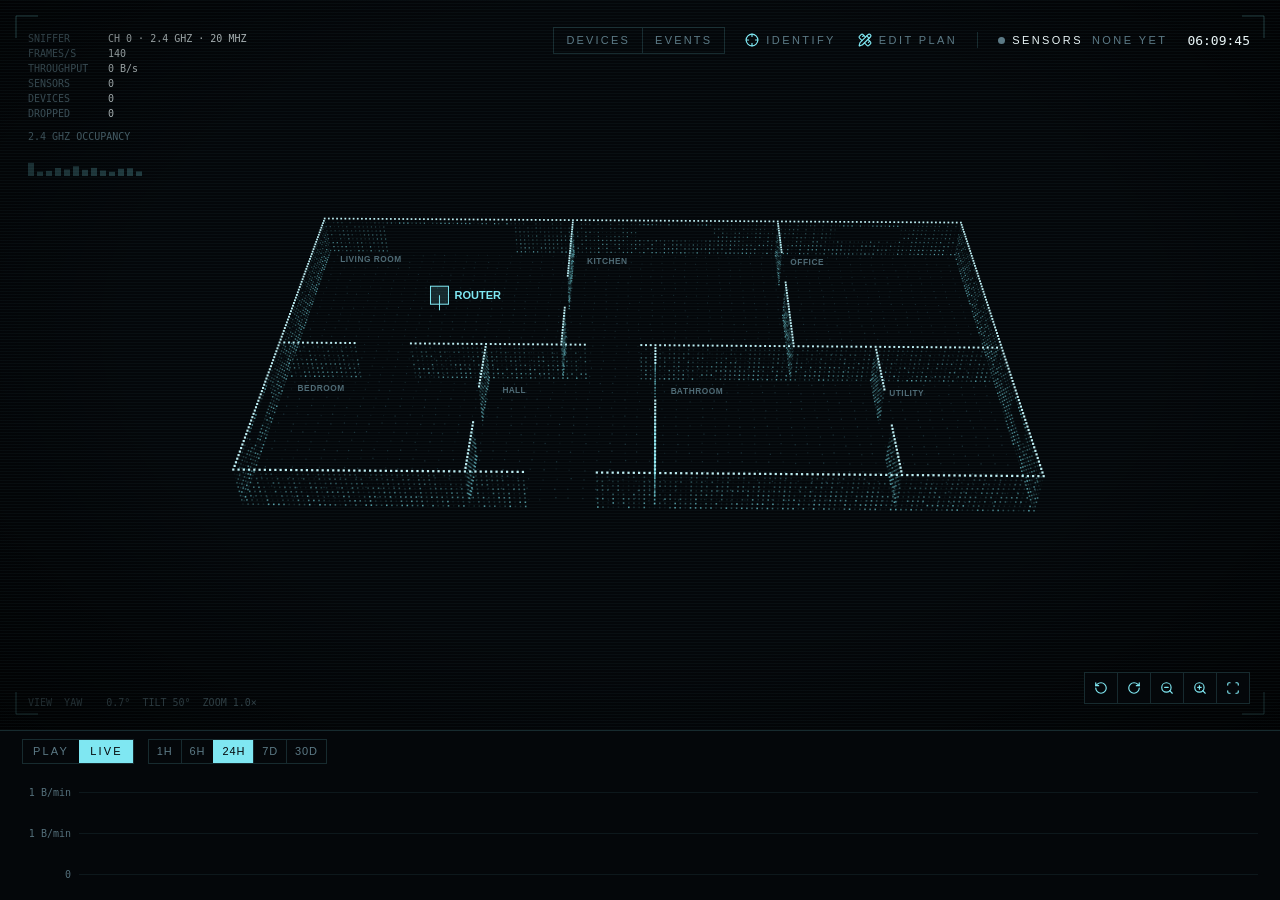
==== commit 6e3df014: "Timeline: head as Play/Live pair and range segments, labels placed  clear of each other, axis margin" ====
--- a/crates/collector/ui/index.html
+++ b/crates/collector/ui/index.html
@@ -96,12 +96,14 @@
 
 	<section class="timeline" aria-label="Traffic over the last 24 hours">
 		<div class="tl-head">
-			<button class="tl-btn" id="play">Play</button>
-			<button class="tl-btn" id="live" aria-pressed="true">Live</button>
-			<span class="ranges" id="ranges"></span>
-			<button class="tl-btn" id="zoom-out-tl" hidden title="back to the whole range (double-click, Esc)">Zoom out</button>
+			<div class="seg" role="group" aria-label="Playback">
+				<button id="play">Play</button>
+				<button id="live" aria-pressed="true">Live</button>
+			</div>
+			<div class="seg ranges" id="ranges" role="group" aria-label="Range"></div>
+			<button class="ghost" id="zoom-out-tl" hidden title="back to the whole range (double-click, Esc)">Zoom out</button>
 			<span id="tl-at"></span>
-			<button class="tl-btn peak" id="peak"></button>
+			<button class="ghost peak" id="peak"></button>
 		</div>
 		<canvas id="heat" tabindex="0" aria-label="The network's traffic over the chosen range. Drag, or use the arrow keys, to replay a moment on the plan; shift-drag to zoom in."></canvas>
 	</section>
--- a/crates/collector/ui/style.css
+++ b/crates/collector/ui/style.css
@@ -25,7 +25,9 @@
 
 .app {
 	display: grid;
-	grid-template-columns: 1fr;
+	/* not 1fr: that grows to fit the widest row, and a row that can't wrap
+	   would widen the whole page */
+	grid-template-columns: minmax(0, 1fr);
 	grid-template-rows: 1fr auto;
 	grid-template-areas: "map" "loop";
 	height: 100vh;
@@ -195,8 +197,9 @@
 }
 .tl-head {
 	display: flex;
+	flex-wrap: wrap;
 	align-items: center;
-	gap: 12px;
+	gap: 6px 14px;
 	margin-bottom: 6px;
 	font: 12px/1 var(--mono);
 	color: var(--muted);
@@ -217,10 +220,15 @@
 }
 .tl-btn:hover, .tl-btn[aria-pressed="true"] { border-color: var(--signal); }
 .tl-btn:focus-visible { outline: 1px solid var(--signal); outline-offset: 2px; }
-.tl-btn.peak { margin-left: auto; font: 12px/1 var(--mono); letter-spacing: 0; text-transform: none; color: var(--phosphor); }
-.ranges { display: inline-flex; gap: 4px; }
-.tl-btn.range { min-width: 24px; padding: 5px 6px; letter-spacing: 0.08em; }
-.tl-btn[hidden] { display: none; }
+.tl-head .seg > button { padding: 6px 10px; }
+.tl-head .ranges > button { padding: 6px 8px; letter-spacing: 0.08em; }
+.tl-head [hidden] { display: none; }
+/* the readout takes what's left of the row, or a row of its own; the peak
+   goes to the end, cut short on a phone */
+#tl-at { flex: 1 1 14em; min-width: 0; overflow: hidden; text-overflow: ellipsis; white-space: nowrap; line-height: 1.3; }
+.ghost.peak { display: block; margin-left: auto; max-width: 100%; overflow: hidden; text-overflow: ellipsis; white-space: nowrap; font: 12px/1.3 var(--mono); letter-spacing: 0; text-transform: none; color: var(--phosphor); }
+.ghost.peak:hover { color: var(--signal); }
+.ghost.peak:empty { display: none; }
 .beat { display: block; width: 100%; height: 16px; }
 .beat-label { display: flex; justify-content: space-between; font: 10px/1 var(--mono); color: var(--muted); margin: 8px 0 4px; }
 canvas#heat { display: block; width: 100%; height: 120px; cursor: ew-resize; touch-action: none; }
@@ -421,7 +429,7 @@
 
 @media (max-width: 900px) {
 	.app {
-		grid-template-columns: 1fr;
+		grid-template-columns: minmax(0, 1fr);
 		grid-template-rows: 60vh auto;
 		height: auto;
 	}
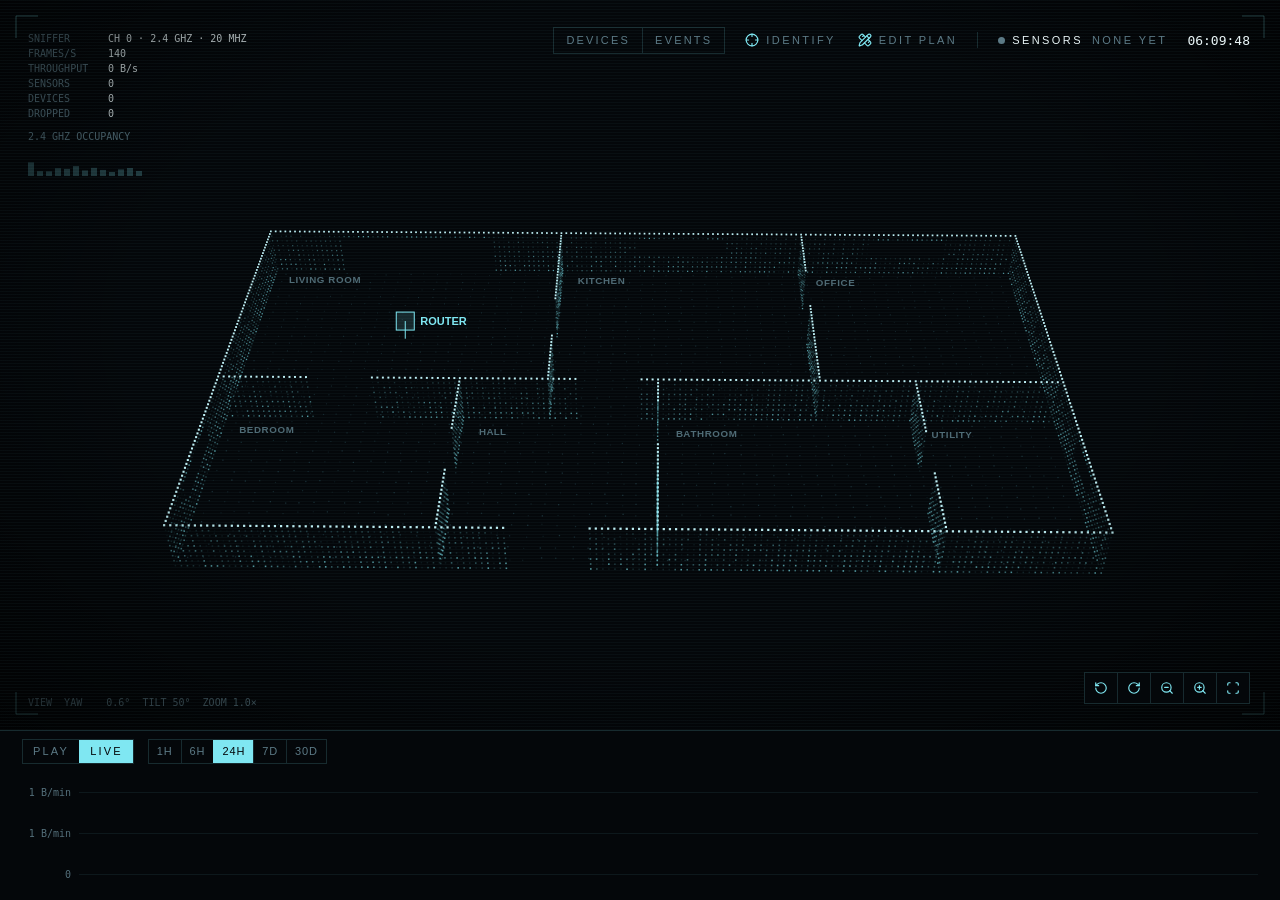
==== commit 79f38f8a: "Phone layout: top bar above the plan, tasks in a menu, side panel as a bottom sheet in the timeline'" ====
--- a/crates/collector/ui/index.html
+++ b/crates/collector/ui/index.html
@@ -20,8 +20,11 @@
 				<button id="devices-btn" aria-expanded="false" aria-controls="side">Devices</button>
 				<button id="events-btn" aria-expanded="false" aria-controls="side">Events</button>
 			</div>
-			<button class="ghost" id="identify-btn"><svg class="icon" aria-hidden="true"><use href="icons.svg#crosshair"/></svg>Identify</button>
-			<button class="ghost" id="edit-btn"><svg class="icon" aria-hidden="true"><use href="icons.svg#pencil-ruler"/></svg>Edit plan</button>
+			<button class="ghost tasks-btn" id="tasks-btn" aria-expanded="false" aria-controls="tasks" aria-label="Tasks" title="Tasks"><svg class="icon" aria-hidden="true"><use href="icons.svg#menu"/></svg></button>
+			<div class="tasks" id="tasks">
+				<button class="ghost" id="identify-btn"><svg class="icon" aria-hidden="true"><use href="icons.svg#crosshair"/></svg>Identify</button>
+				<button class="ghost" id="edit-btn"><svg class="icon" aria-hidden="true"><use href="icons.svg#pencil-ruler"/></svg>Edit plan</button>
+			</div>
 			<span class="rule" aria-hidden="true"></span>
 			<button class="status" id="sensors-btn" aria-expanded="false" aria-controls="side"><span class="dot"></span>Sensors<span class="sub" id="sensors-sub"></span></button>
 			<div class="clock" id="clock">--:--:--</div>
--- a/crates/collector/ui/style.css
+++ b/crates/collector/ui/style.css
@@ -7,6 +7,8 @@
 	--muted: #5c7a86;
 	--panel: rgba(6, 14, 19, 0.9);
 	--line: rgba(127, 231, 242, 0.16);
+	--side-w: 340px;
+	--side-right: 18px;
 
 	--display: "Avenir Next Condensed", "DIN Alternate", "Roboto Condensed", "Arial Narrow", sans-serif;
 	--mono: ui-monospace, "SF Mono", Menlo, Consolas, monospace;
@@ -74,6 +76,9 @@
 .icon-group > button:hover { background: rgba(127, 231, 242, 0.08); }
 .icon-group > button:focus-visible { outline: 1px solid var(--signal); outline-offset: 2px; }
 .rule { width: 1px; height: 16px; background: var(--line); }
+/* the tasks sit in the top bar; on a phone, in a menu */
+.tasks { display: contents; }
+.tasks-btn { display: none; }
 /* the sensors at a glance: the worst state, and how many are in it */
 .status { color: var(--phosphor); }
 .status .sub { margin-left: 2px; color: var(--muted); }
@@ -100,6 +105,10 @@
 	display: flex;
 	align-items: center;
 	gap: 6px;
+}
+/* on a wide screen, beside the open side panel, not under it */
+@media (min-width: 901px) {
+	.app:has(.side.open) .view-ctl { right: calc(var(--side-right) + var(--side-w) + 12px); }
 }
 /* the hint only while the camera's controls are in use */
 .view-ctl .hint { font: 11px/1 var(--mono); color: var(--muted); margin-right: 8px; opacity: 0; transition: opacity 0.2s; }
@@ -238,8 +247,8 @@
 .side {
 	position: fixed;
 	top: 64px; /* below the buttons */
-	right: 18px;
-	width: 340px;
+	right: var(--side-right);
+	width: var(--side-w);
 	max-height: calc(100vh - 246px); /* ends above the day graph */
 	overflow-y: auto;
 	padding: 18px 20px;
@@ -427,11 +436,25 @@
 .id-acts { display: flex; gap: 8px; flex-wrap: wrap; margin-top: 18px; align-items: center; }
 .mode .top-btn { margin: 4px 6px 0 0; }
 
+/* A phone: one screen, no page scroll (a swipe on the plan pans it). The
+   top bar above the plan, not on it; the side panel a bottom sheet that
+   takes the timeline's place while it's open, so it covers nothing. */
 @media (max-width: 900px) {
 	.app {
-		grid-template-columns: minmax(0, 1fr);
-		grid-template-rows: 60vh auto;
-		height: auto;
+		grid-template-rows: minmax(0, 1fr) auto;
+		height: 100vh;
+		height: 100dvh;
 	}
-	.side { left: 12px; right: 12px; width: auto; top: auto; bottom: 12px; max-height: 70vh; }
-}
+	.map { display: flex; flex-direction: column; }
+	canvas#plan { flex: 1; min-height: 0; }
+	.top { position: relative; top: auto; right: auto; justify-content: space-between; gap: 12px; padding: 10px 12px 6px 16px; }
+	.top .rule, .clock { display: none; }
+	.tasks-btn { display: inline-flex; order: 1; padding: 7px 6px; }
+	.tasks { position: absolute; top: 100%; right: 8px; z-index: 7; display: flex; flex-direction: column; align-items: stretch; padding: 4px 14px; border: 1px solid var(--line); background: var(--panel); backdrop-filter: blur(6px); }
+	.tasks > button { padding: 12px 2px; }
+	.top:not(:has(#tasks-btn[aria-expanded="true"])) .tasks { display: none; }
+	.top .seg > button, .top .ghost, .top .status { letter-spacing: 0.14em; }
+	.side { grid-area: loop; position: relative; inset: auto; width: auto; height: 50vh; height: 50dvh; max-height: none; border-width: 1px 0 0; transform: none; }
+	.side:not(.open) { display: none; }
+	.app:has(.side.open) .timeline { display: none; }
+}
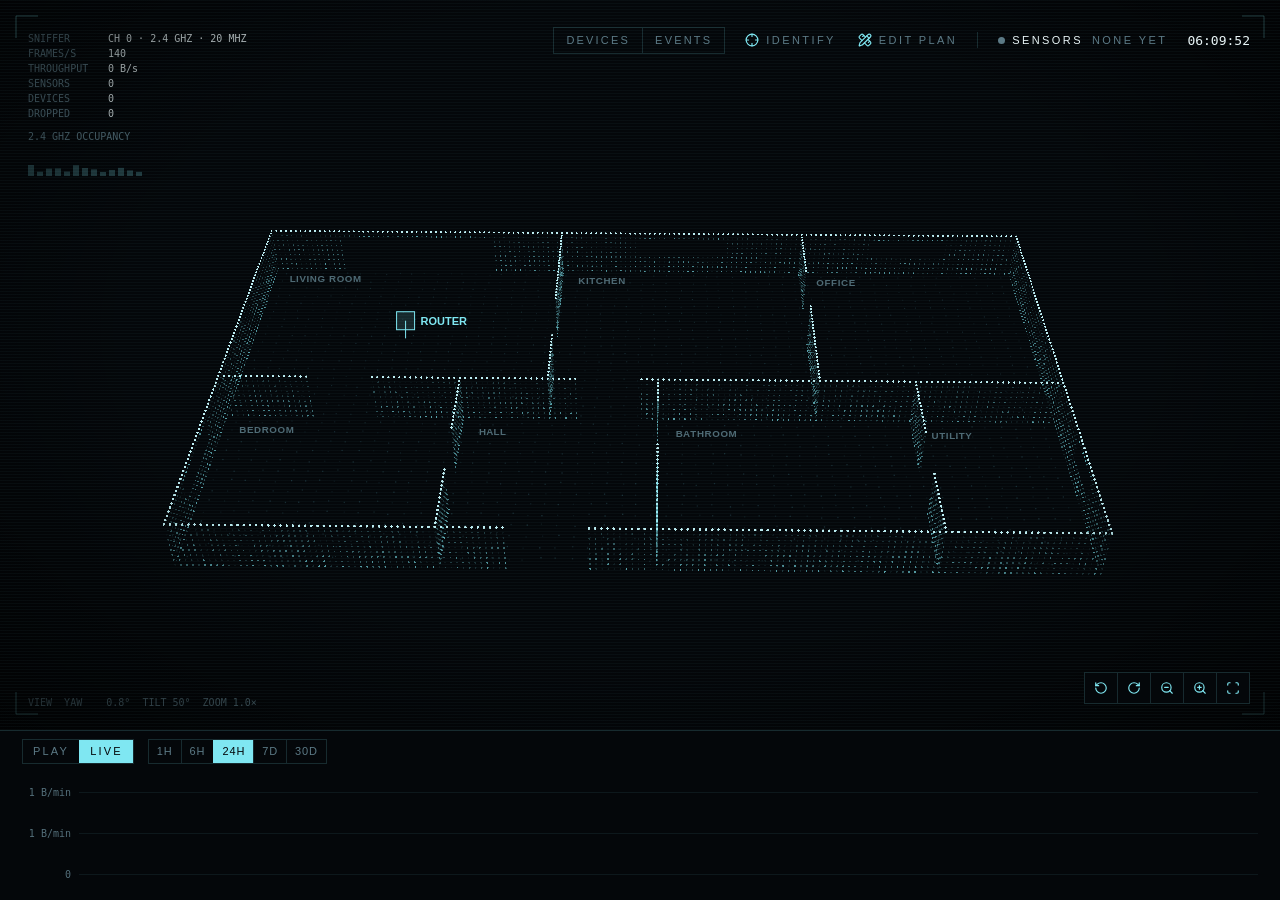
==== commit 65df0ee6: "Identify: slim header with the time's menu, thin step bar, one primary per step, segmented lists, I " ====
--- a/crates/collector/ui/index.html
+++ b/crates/collector/ui/index.html
@@ -115,22 +115,22 @@
 
 	<section class="identify" id="identify" hidden aria-label="Identify">
 		<header class="id-head">
-			<button class="id-back" id="id-close">← Back</button>
-			<h1 class="name">Identify</h1>
+			<button class="ghost id-icon" id="id-close" aria-label="Back" title="Back"><svg class="icon" aria-hidden="true"><use href="icons.svg#arrow-left"/></svg></button>
+			<h1 class="id-title" id="id-title">Identify</h1>
+			<button class="ghost id-left" id="id-left" data-act="time" aria-expanded="false" aria-controls="id-ctl" hidden><span id="id-left-t"></span><svg class="icon" aria-hidden="true"><use href="icons.svg#chevron-down"/></svg></button>
+			<div class="id-ctl" id="id-ctl" hidden>
+				<button class="ghost" data-act="more">+10 min</button>
+				<button class="ghost" data-act="stop">Stop</button>
+			</div>
 		</header>
 		<ol class="id-steps" id="id-steps" aria-label="Steps">
 			<li>Sensor</li><li>Move it</li><li>Find</li><li>Put back</li>
 		</ol>
 		<div class="id-main" id="id-main" role="status"></div>
-		<div class="id-ctl" id="id-ctl" hidden>
-			<span id="id-left"></span>
-			<button class="tl-btn" data-act="more">+10 min</button>
-			<button class="tl-btn" data-act="stop">Stop</button>
-		</div>
 		<div class="id-find-part" id="id-find-part" hidden>
-			<div class="id-tabs">
-				<button class="tl-btn" data-tab="here" aria-pressed="true">What's here</button>
-				<button class="tl-btn" data-tab="find" aria-pressed="false">Find</button>
+			<div class="seg id-tabs" role="group" aria-label="Lists">
+				<button data-tab="here" aria-pressed="true">What's here</button>
+				<button data-tab="find" aria-pressed="false">Find</button>
 			</div>
 			<input class="edit-filter" id="id-find" type="search" placeholder="Find: name, vendor, IP or MAC" aria-label="Find a device" hidden>
 			<div class="id-body" id="id-body"></div>
--- a/crates/collector/ui/style.css
+++ b/crates/collector/ui/style.css
@@ -19,6 +19,8 @@
 
 html, body {
 	margin: 0;
+	/* no zoom on a double tap */
+	touch-action: manipulation;
 	height: 100%;
 	background: var(--void);
 	color: var(--phosphor);
@@ -366,17 +368,23 @@
 .app.identifying .map > :not(.editor), .app.identifying .timeline { display: none; }
 .app.identifying .editor { position: fixed; }
 .identify > * { width: 100%; max-width: 560px; margin: 0 auto; }
-.id-head { display: flex; align-items: center; gap: 14px; }
-.id-head .name { margin: 0; }
-/* a thumb's size: Back, and Back to the list */
-.id-back { all: unset; cursor: pointer; min-height: 44px; padding: 0 14px; display: inline-flex; align-items: center; border: 1px solid var(--line); font: 13px/1 var(--display); letter-spacing: 0.18em; text-transform: uppercase; color: var(--signal); }
-.id-back:focus-visible { outline: 1px solid var(--signal); outline-offset: 2px; }
-/* the steps: done, now, to come */
-.id-steps { list-style: none; margin: 0; padding: 0; display: grid; grid-template-columns: repeat(4, 1fr); gap: 6px; counter-reset: step; }
-.id-steps li { counter-increment: step; padding-top: 8px; border-top: 3px solid var(--grid); font: 11px/1.2 var(--display); letter-spacing: 0.12em; text-transform: uppercase; color: var(--muted); }
-.id-steps li::before { content: counter(step) " "; }
-.id-steps li.done { border-color: rgba(127, 231, 242, 0.45); color: var(--phosphor); }
-.id-steps li.now { border-color: var(--signal); color: var(--signal); }
+/* the header: Back, the sensor, the time left; tapping the time gives
+   +10 min and Stop */
+.id-head { position: relative; display: flex; align-items: center; gap: 10px; }
+.identify .ghost { min-height: 44px; padding: 0 10px; }
+.identify .ghost.id-icon { padding: 0 12px 0 0; }
+.identify .id-icon .icon { width: 20px; height: 20px; }
+.id-title { flex: 1; min-width: 0; margin: 0; font: 600 18px/1.2 var(--display); letter-spacing: 0.04em; overflow: hidden; text-overflow: ellipsis; white-space: nowrap; }
+.id-left { font: 15px/1 var(--mono); letter-spacing: 0; text-transform: none; color: var(--phosphor); font-variant-numeric: tabular-nums; }
+.id-left[aria-expanded="true"] .icon { transform: rotate(180deg); }
+.id-ctl { position: absolute; top: 100%; right: 0; z-index: 1; display: flex; flex-direction: column; align-items: stretch; padding: 4px 8px; border: 1px solid var(--line); background: var(--panel); }
+/* the steps: a thin bar, done, now and to come; only now's name shows */
+.id-steps { list-style: none; margin: 0 auto; padding: 0; display: grid; grid-template-columns: repeat(4, 1fr); gap: 4px; counter-reset: step; }
+.id-steps li { counter-increment: step; padding-top: 6px; border-top: 2px solid var(--grid); font: 10px/1.2 var(--display); letter-spacing: 0.12em; text-transform: uppercase; white-space: nowrap; color: var(--signal); }
+.id-steps li::before { content: counter(step) "/4 "; color: var(--muted); }
+.id-steps li:not(.now) { font-size: 0; }
+.id-steps li.done { border-color: rgba(127, 231, 242, 0.45); }
+.id-steps li.now { border-color: var(--signal); }
 .id-main { display: flex; flex-direction: column; gap: 12px; }
 .id-say { margin: 6px 0 0; font-size: 20px; line-height: 1.3; }
 .id-say b { color: var(--signal); font-weight: 600; }
@@ -397,8 +405,6 @@
 .id-go:disabled { cursor: default; background: var(--grid); color: var(--muted); }
 .id-go:focus-visible { outline: 1px solid var(--phosphor); outline-offset: 2px; }
 .id-live { margin: 0; display: flex; align-items: center; gap: 8px; font-size: 15px; }
-.id-ctl { display: flex; gap: 8px; align-items: center; }
-.id-ctl #id-left { margin-right: auto; font: 15px/1 var(--mono); font-variant-numeric: tabular-nums; }
 .id-pick[aria-pressed="true"] { outline: 1px solid var(--signal); background: rgba(127, 231, 242, 0.06); }
 .id-find-part { display: flex; flex-direction: column; gap: 14px; }
 .id-out { margin-top: 10px; }
@@ -408,10 +414,11 @@
 .id-out[open] summary::before { content: "▾"; }
 .id-out summary:focus-visible { outline: 1px solid var(--signal); }
 .id-out .note { margin: 0 0 8px; }
-.id-ctl[hidden], .id-find-part[hidden], .edit-filter[hidden] { display: none; }
-.identify .tl-btn { padding: 12px 14px; font-size: 12px; }
-.id-tabs { display: flex; gap: 8px; }
-.id-tabs .tl-btn { flex: 1; }
+.id-ctl[hidden], .id-left[hidden], .id-find-part[hidden], .edit-filter[hidden] { display: none; }
+.id-tabs { display: flex; }
+.identify .ghost[aria-pressed="true"] { color: var(--signal); }
+.id-tabs > button { flex: 1; justify-content: center; min-height: 44px; padding: 0 12px; }
+.id-go + .ghost { align-self: center; }
 .identify .edit-filter { padding: 12px; font-size: 16px; }
 .id-list { list-style: none; margin: 0; padding: 0; }
 .id-list li { display: flex; align-items: center; gap: 8px; border-bottom: 1px solid rgba(127, 231, 242, 0.07); }
@@ -427,7 +434,6 @@
 .id-bar { display: block; height: 18px; background: var(--grid); }
 .id-bar > span { display: block; height: 100%; background: var(--signal); transition: width 0.4s; }
 @media (prefers-reduced-motion: reduce) { .id-bar > span { transition: none; } }
-.identify .id-carry { flex: none; padding: 8px 9px; font-size: 10px; letter-spacing: 0.12em; }
 .id-tag { flex: none; font: 10px/1 var(--display); letter-spacing: 0.16em; text-transform: uppercase; color: var(--muted); padding: 4px 6px; border: 1px solid var(--line); }
 .id-tag.on { color: var(--void); background: var(--signal); border-color: var(--signal); }
 .id-big { font: 600 72px/1 var(--mono); margin: 22px 0 12px; font-variant-numeric: tabular-nums; }
@@ -443,12 +449,13 @@
 	.app {
 		grid-template-rows: minmax(0, 1fr) auto;
 		height: 100vh;
-		height: 100dvh;
+		height: var(--app-h, 100dvh);
 	}
 	.map { display: flex; flex-direction: column; }
 	canvas#plan { flex: 1; min-height: 0; }
 	.top { position: relative; top: auto; right: auto; justify-content: space-between; gap: 12px; padding: 10px 12px 6px 16px; }
-	.top .rule, .clock { display: none; }
+	/* drawing a plan wants a bigger screen: no editor on a phone */
+	.top .rule, .clock, #edit-btn, .place-btn { display: none; }
 	.tasks-btn { display: inline-flex; order: 1; padding: 7px 6px; }
 	.tasks { position: absolute; top: 100%; right: 8px; z-index: 7; display: flex; flex-direction: column; align-items: stretch; padding: 4px 14px; border: 1px solid var(--line); background: var(--panel); backdrop-filter: blur(6px); }
 	.tasks > button { padding: 12px 2px; }
@@ -457,4 +464,6 @@
 	.side { grid-area: loop; position: relative; inset: auto; width: auto; height: 50vh; height: 50dvh; max-height: none; border-width: 1px 0 0; transform: none; }
 	.side:not(.open) { display: none; }
 	.app:has(.side.open) .timeline { display: none; }
-}
+	/* identify ends where the sheet starts, so the sheet covers none of it */
+	.app:has(.side.open) .identify { bottom: 50vh; bottom: 50dvh; }
+}
